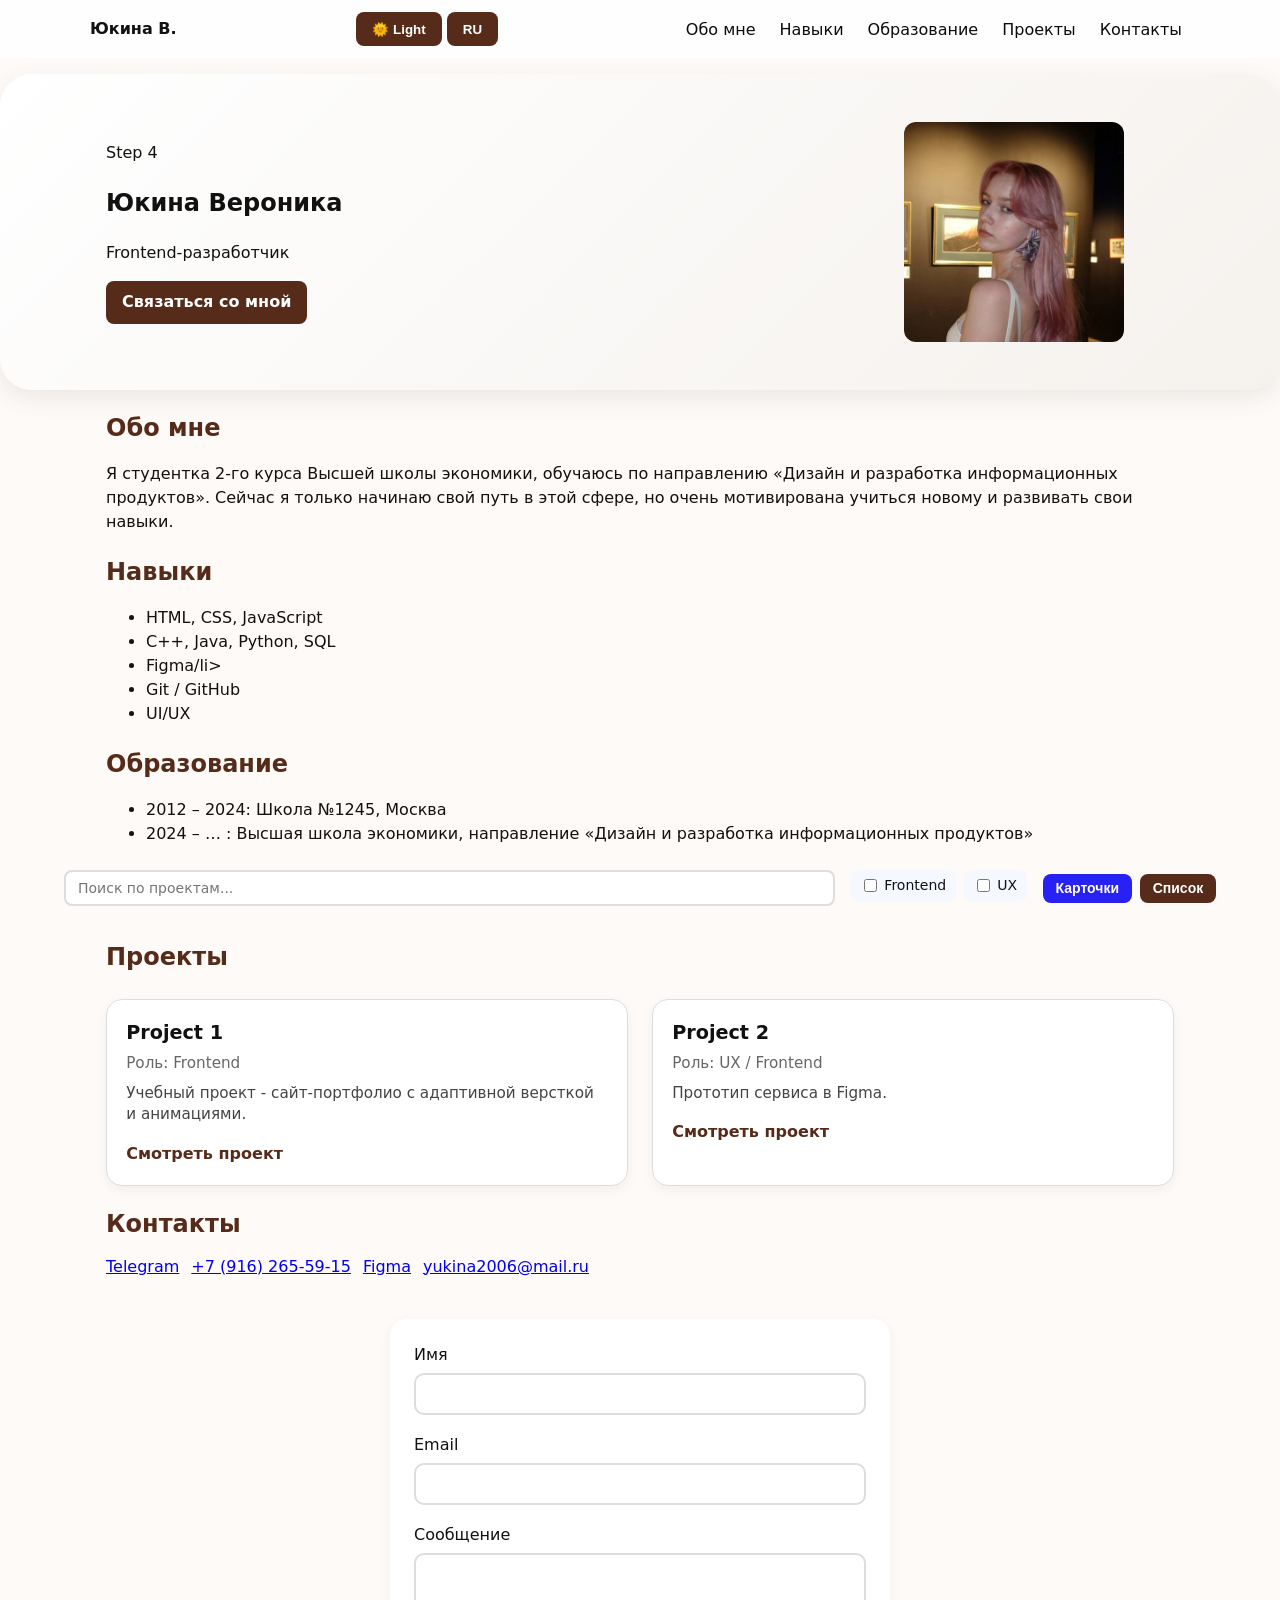
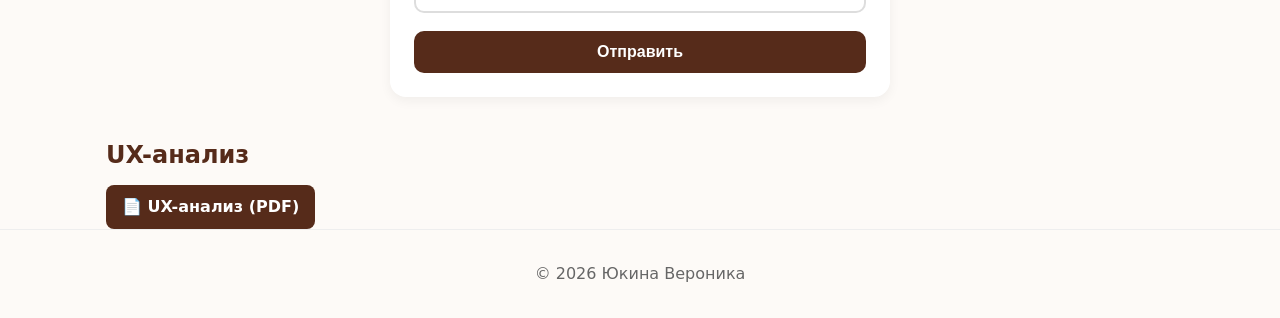
==== src/index.html @ 3c193917 "feat(step-4): rename project folder 'docs/' to 'src/'" ====
<!doctype html>
<html lang="ru">

<head>
    <meta charset="utf-8">
    <meta name="viewport" content="width=device-width,initial-scale=1">
    <title>Юкина Вероника — Frontend-разработчик</title>
    <meta name="description" content="Резюме Юкиной Вероники — проекты, навыки, образование и контакты.">
    <link rel="stylesheet" href="styles.css">
</head>

<body>

    <div class="sakura"></div>

    <header class="header fade-in-up">
        <div class="progress-bar" id="progress-bar"></div>
        <div class="container header__inner">
            <a class="header__logo" href="#hero">Юкина&nbsp;В.</a>
            <div class="personalization">
                <button id="theme-toggle" class="btn small" aria-pressed="false" role="switch">🌞 Тема</button>
                <button id="lang-toggle" class="btn small" aria-pressed="false" role="switch">RU</button>
            </div>

            <nav class="header__nav" aria-label="Главное меню">
                <ul class="header__list">
                    <li><a href="#about" class="header__link header__link--about">Обо мне</a></li>
                    <li><a href="#skills" class="header__link header__link--skills">Навыки</a></li>
                    <li><a href="#education" class="header__link header__link--education">Образование</a></li>
                    <li><a href="#projects" class="header__link header__link--projects">Проекты</a></li>
                    <li><a href="#contacts" class="header__link header__link--contacts">Контакты</a></li>
                </ul>
            </nav>
        </div>
    </header>

    <main>
        <section id="hero" class="hero fade-in-up">
            <div class="container hero__inner">
                <div class="hero__info">
                    <span class="header__step">Step 4</span>
                    <h1 class="hero__title" data-i18n="hero-name">Юкина Вероника</h1>
                    <p class="hero__subtitle" data-i18n="hero-role">Frontend-разработчик</p>
                    <a class="btn hero__cta" href="#contacts" data-i18n="hero-contact">Связаться со мной</a>
                </div>
                <div class="hero__photo">
                    <img src="img/IMG_5174.JPG" alt="Фото Юкиной Вероники" class="hero__img">
                </div>
            </div>
        </section>

        <section id="about" class="about fade-in-up">
            <div class="container">
                <h2 class="section__title" data-i18n="about-title">Обо мне</h2>
                <p data-i18n="about-text">
                    Я студентка 2-го курса Высшей школы экономики, обучаюсь по направлению «Дизайн и разработка
                    информационных продуктов».
                    Сейчас я только начинаю свой путь в этой сфере, но очень мотивирована учиться новому и развивать
                    свои навыки.
                    Главная цель — создавать интересные цифровые продукты и развиваться так, чтобы моя работа приносила
                    профессиональное удовлетворение и хороший доход.
                </p>
            </div>
        </section>

        <section id="skills" class="skills fade-in-up">
            <div class="container">
                <h2 class="section__title" data-i18n="skills-title">Навыки</h2>
                <ul class="skills__list" data-i18n-list="skills-list">
                    <li>HTML, CSS, JavaScript</li>
                    <li>C++, Java, Python, SQL</li>
                    <li>Figma/li>
                    <li>Git / GitHub</li>
                    <li>UI/UX</li>
                </ul>
            </div>
        </section>

        <section id="education" class="education fade-in-up">
            <div class="container">
                <h2 class="section__title" data-i18n="education-title">Образование</h2>
                <ul class="education__list">
                    <li data-i18n="school-item"><strong>2012 – 2024:</strong> Школа №1245, Москва</li>
                    <li data-i18n="university-item"><strong>2024 – … :</strong> Высшая школа экономики, направление
                        «Дизайн и разработка информационных продуктов»</li>
                </ul>
            </div>
        </section>

        <section id="projects" class="projects fade-in-up">
            <div class="projects-controls">
                <input type="text" id="project-search" placeholder="Поиск по проектам..."
                    data-i18n-placeholder="search-placeholder">

                <div class="filters">
                    <label><input type="checkbox" value="Frontend"> Frontend</label>
                    <label><input type="checkbox" value="UX"> UX</label>
                </div>

                <div class="view-toggle">
                    <button id="grid-view" class="btn active" data-i18n="view-grid">Карточки</button>
                    <button id="list-view" class="btn" data-i18n="view-list">Список</button>
                </div>
            </div>

            <div class="container">
                <h2 class="section__title" data-i18n="projects-title">Проекты</h2>
                <div class="projects__list">
                    <article class="project fade-in-up">
                        <h3 class="project__title">Project 1</h3>
                        <p class="project__role" data-i18n="project1-role">Роль: Frontend</p>
                        <p class="project__desc" data-i18n="project1-desc">Учебный проект - сайт-портфолио с адаптивной
                            версткой и анимациями.</p>
                        <a class="project__link"
                            href="https://gitlab.education.tbank.ru/hse-frontend-common-autumn-2025/Students/vviukina/Homeworks/seminar-2-homework/-/commit/38b6201a15e6b8ad97566291e2e0e17897dda195"
                            target="_blank" rel="noopener" data-i18n="view-project">Смотреть проект</a>
                    </article>

                    <article class="project fade-in-up">
                        <h3 class="project__title">Project 2</h3>
                        <p class="project__role" data-i18n="project2-role">Роль: UX / Frontend</p>
                        <p class="project__desc" data-i18n="project2-desc">Прототип сервиса в Figma.</p>
                        <a class="project__link"
                            href="https://gitlab.education.tbank.ru/hse-frontend-common-autumn-2025/Students/vviukina/Homeworks/seminar-1-homework/-/commit/b33072e405f5ae4c28f6869002a7733e3a712c03"
                            target="_blank" rel="noopener" data-i18n="view-project">Смотреть проект</a>
                    </article>
                </div>
                <div class="no-results" data-i18n="no-results" style="display: none;">Нет проектов, соответствующих
                    запросу.</div>
            </div>
        </section>

        <section id="contacts" class="contacts fade-in-up">
            <div class="container">
                <h2 class="section__title" data-i18n="contacts-title">Контакты</h2>
                <ul class="contacts__list">
                    <li><a href="https://t.me/lattec9okue" target="_blank" rel="noopener">Telegram</a></li>
                    <li><a href="tel:+79162655915">+7 (916) 265-59-15</a></li>
                    <li><a href="https://figma.com/@vviukina" target="_blank" rel="noopener">Figma</a></li>
                    <li><a href="mailto:yukina2006@mail.ru">yukina2006@mail.ru</a></li>
                </ul>

                <form id="feedback-form" action="https://formspree.io/f/meorrwrp" method="POST">
                    <div class="form-group">
                        <label for="name" data-i18n="form-name">Имя</label>
                        <input type="text" id="name" name="name" required>
                    </div>

                    <div class="form-group">
                        <label for="email" data-i18n="form-email">Email</label>
                        <input type="email" id="email" name="email" required>
                    </div>

                    <div class="form-group">
                        <label for="message" data-i18n="form-message">Сообщение</label>
                        <textarea id="message" name="message" required></textarea>
                    </div>

                    <button type="submit" data-i18n="form-submit">Отправить</button>
                </form>

                <div id="success-message" aria-live="polite" data-i18n="form-success" style="display:none;">
                    Сообщение успешно отправлено!
                </div>
            </div>
        </section>
    </main>

    <section id="ux-analysis" class="ux fade-in-up">
        <div class="container">
            <h2 class="section__title" data-i18n="ux-title">UX-анализ</h2>
            <a href="docs/ux-analysis.pdf" target="_blank" class="btn" data-i18n="ux-button">📄 UX-анализ (PDF)</a>
        </div>
    </section>

    <footer class="footer fade-in-up">
        <div class="container">
            <p>© <span id="year"></span> <span data-i18n="footer-name">Юкина Вероника</span></p>
        </div>
    </footer>

    <script src="script.js"></script>
</body>

</html>
---- src/styles.css ----
/* Сброс / базовые стили */
*,
*::before,
*::after {
    box-sizing: border-box;
}

html {
    font-family: system-ui, -apple-system, "Segoe UI", Roboto, "Helvetica Neue", Arial;
    font-size: 16px;
}

/* Светлая тема */
:root {
    --bg-color: #fdfaf7;
    --text-color: #111;
    --card-bg: #ffffff;
    --header-bg: #ffffffcc;
    --link-color: #0b0b0b;
    --link-hover: #ebe2d1;
    --accent: #562B1A;
    --accent-hover: #2821f4;
    --border-color: #ddd;
    --input-bg: #fff;

    /* Дополнительные */
    --muted-text: #666;
    --subtext: #444;
    --focus-border: #f8a5c2;
    --focus-shadow: rgba(248, 165, 194, 0.2);
    --success-bg: #d4edda;
    --success-text: #155724;
    --success-border: #c3e6cb;
    --error-bg: #fdecea;
    --error-text: #e74c3c;
    --error-border: #e74c3c;
    --footer-border: #eee;
    --footer-text: #666;
    --light-bg: #f6f8ff;
    --light-hover: #e0e7ff;
    --hero-gradient: #f5f1ed;
    --shadow-light: rgba(0, 0, 0, 0.05);
    --shadow-medium: rgba(0, 0, 0, 0.08);
    --shadow-hover: rgba(0, 0, 0, 0.1);
}

/* Тёмная тема  */
html[data-theme="dark"] {
    --bg-color: #2a1f1a;
    --text-color: #f3e9dc;
    --card-bg: #3a2b24;
    --header-bg: #3a2b24cc;
    --link-color: #f5ddc5;
    --link-hover: #5a3c2f;
    --accent: #d8a35d;
    --accent-hover: #ffffff;
    --border-color: #5a463c;
    --input-bg: #45352f;

    --muted-text: #c8b7a6;
    --subtext: #d9cfc4;
    --focus-border: #e0b97a;
    --focus-shadow: rgba(216, 163, 93, 0.25);
    --success-bg: #3b4a3e;
    --success-text: #d8f3dc;
    --success-border: #567b5b;
    --error-bg: #4a2f2f;
    --error-text: #f4cccc;
    --error-border: #c26161;
    --footer-border: #5a463c;
    --footer-text: #bfae9f;
    --light-bg: #4a3a33;
    --light-hover: #5a463c;
    --hero-gradient: #4a3a33;
    --shadow-light: rgba(0, 0, 0, 0.3);
    --shadow-medium: rgba(0, 0, 0, 0.4);
    --shadow-hover: rgba(0, 0, 0, 0.5);
}

/* применяем переменные */
body {
    background: var(--bg-color);
    color: var(--text-color);
}

.project,
.contacts__link,
#feedback-form {
    background: var(--card-bg);
}

.btn {
    background: var(--accent);
}

body {
    margin: 0;
    line-height: 1.5;
    -webkit-font-smoothing: antialiased;
    -moz-osx-font-smoothing: grayscale;
}

/* Контейнер */
.container {
    width: 100%;
    max-width: 1100px;
    padding: 0 1rem;
    margin: 0 auto;
}

/* Кнопки */
.btn {
    display: inline-block;
    padding: 0.6rem 1rem;
    border: none;
    border-radius: 8px;
    text-decoration: none;
    background: var(--accent);
    color: var(--input-bg);
    font-weight: 600;
    transition: transform 0.2s ease, background 0.3s ease;
}

.btn:hover {
    transform: scale(1.05);
    background: var(--accent-hover);
}

/* Хедер */
.header {
    background: var(--header-bg);
    position: sticky;
    top: 0;
    z-index: 10;
    backdrop-filter: blur(6px);
}

.header__inner {
    display: flex;
    align-items: center;
    justify-content: space-between;
    gap: 1rem;
    padding: 0.75rem 0;
}

.header__logo {
    font-weight: 700;
    text-decoration: none;
    color: inherit;
}

.header__list {
    list-style: none;
    display: flex;
    gap: 0.5rem;
    margin: 0;
    padding: 0;
}

.header__link {
    text-decoration: none;
    color: var(--link-color);
    padding: 0.35rem 0.5rem;
    border-radius: 6px;
    transition: background 0.3s;
}

.header__link:hover {
    background: var(--link-hover);
}

.progress-bar {
    position: fixed;
    top: 0;
    left: 0;
    height: 4px;
    width: 0%;
    background: var(--accent-color, #ff7b7b);
    transition: width 0.1s ease-out;
    z-index: 1000;
}

/* Для тёмной темы */
[data-theme="dark"] .progress-bar {
    background: var(--accent-color, #ffa0a0);
}

/* Адаптив для маленьких экранов */
@media (max-width: 600px) {
    .header__list {
        flex-wrap: wrap;
        justify-content: center;
    }
}

/* Hero */
.hero {
    padding: 3rem 1rem;
    background: linear-gradient(135deg, var(--card-bg), var(--hero-gradient));
    border-radius: 32px;
    margin: 1rem 0;
    box-shadow: 0 8px 25px var(--shadow-medium);
    display: grid;
    place-items: center;
}

.hero__inner {
    display: grid;
    gap: 1.5rem;
    align-items: center;
    grid-template-columns: 1fr;
}

.hero__photo {
    justify-self: center;
    max-width: 220px;
    transition: transform 0.3s ease, box-shadow 0.3s ease;
}

.hero__photo:hover {
    transform: scale(1.05);
    box-shadow: 0 10px 25px var(--shadow-hover);
}

.hero__img {
    display: block;
    width: 100%;
    height: auto;
    border-radius: 12px;
    object-fit: cover;
}

/* Заголовки секций */
.section__title {
    font-size: 1.5rem;
    margin-bottom: 0.8rem;
    color: var(--accent);
}

/* Панель управления проектами */
.projects-controls {
    display: flex;
    flex-wrap: wrap;
    gap: 1rem;
    align-items: center;
    justify-content: space-between;
    margin-bottom: 1.5rem;
    padding: 0.5rem 0;
    margin-left: 4rem;
    margin-right: 4rem;
}

.projects-controls input[type="text"] {
    flex: 1;
    padding: 0.5rem 0.75rem;
    border: 2px solid var(--border-color);
    border-radius: 8px;
    font-size: 14px;
    transition: border-color 0.2s, box-shadow 0.2s;
}

.projects-controls input[type="text"]:focus {
    border-color: var(--focus-border);
    outline: none;
    box-shadow: 0 0 0 3px var(--focus-shadow);
}

.filters {
    display: flex;
    gap: 0.5rem;
    flex-wrap: wrap;
}

.filters label {
    display: flex;
    align-items: center;
    gap: 0.25rem;
    font-size: 14px;
    background: var(--light-bg);
    padding: 0.3rem 0.6rem;
    border-radius: 8px;
    cursor: pointer;
    transition: background 0.2s;
}

.filters input[type="checkbox"] {
    accent-color: var(--accent);
}

.filters label:hover {
    background: var(--link-hover);
}

.view-toggle {
    display: flex;
    gap: 0.5rem;
}

.view-toggle .btn {
    border: none;
    padding: 0.4rem 0.8rem;
    font-size: 14px;
}

.view-toggle .btn.active {
    border: none;
    background: var(--accent-hover);
    color: var(--input-bg);
}

/* Проекты */
.projects__list.grid-view {
    display: grid;
    grid-template-columns: repeat(auto-fit, minmax(280px, 1fr));
    gap: 1.5rem;
}

.projects__list.list-view {
    display: flex;
    flex-direction: column;
    gap: 1rem;
}

.projects__list.list-view .project {
    width: 100%;
    margin: 0;
}

.projects__list {
    display: grid;
    gap: 1.5rem;
    grid-template-columns: 1fr;
    margin-top: 1.5rem;
}

.project {
    border: 1px solid var(--border-color);
    border-radius: 16px;
    padding: 1.2rem;
    background: var(--input-bg);
    box-shadow: 0 4px 12px var(--shadow-light);
    transition: transform 0.25s ease, box-shadow 0.25s ease, opacity 0.6s ease;
    opacity: 0;
    transform: translateY(15px);
}

.project:hover {
    transform: translateY(-5px);
    box-shadow: 0 8px 20px var(--shadow-hover);
}

.project__title {
    margin: 0 0 0.3rem;
    font-size: 1.2rem;
    font-weight: 600;
}

.project__role {
    margin: 0 0 0.5rem;
    color: var(--muted-text);
    font-size: 0.95rem;
}

.project__desc {
    margin: 0.5rem 0;
    color: var(--subtext);
    font-size: 0.95rem;
    line-height: 1.4;
}

.project__link {
    display: inline-block;
    margin-top: 0.5rem;
    font-weight: 600;
    color: var(--accent);
    text-decoration: none;
    transition: color 0.3s;
}

.project__link:hover {
    color: var(--accent-hover);
}

/* Контакты */
.contacts__list {
    list-style: none;
    margin: 0;
    padding: 0;
    display: flex;
    flex-direction: column;
    gap: 0.5rem;
}

.contacts__link {
    text-decoration: none;
    padding: 0.45rem 0.6rem;
    border-radius: 8px;
    display: inline-block;
    background: var(--light-bg);
    color: var(--link-color);
    transition: background 0.3s;
}

.contacts__link:hover {
    background: var(--light-hover);
}

/* Форма обратной связи */
#feedback-form {
    max-width: 500px;
    margin: 40px auto;
    padding: 24px;
    background: var(--input-bg);
    border-radius: 16px;
    box-shadow: 0 4px 12px var(--shadow-light);
    backdrop-filter: blur(8px);
    animation: fadeIn 0.6s ease-out;
}

#feedback-form h2 {
    text-align: center;
    margin-bottom: 20px;
    color: var(--text-color);
}

.form-group {
    margin-bottom: 18px;
    display: flex;
    flex-direction: column;
}

label {
    font-weight: 500;
    margin-bottom: 6px;
    color: var(--text-color);
}

input,
textarea {
    padding: 10px 14px;
    border: 2px solid var(--border-color);
    border-radius: 10px;
    font-size: 15px;
    transition: border-color 0.2s, box-shadow 0.2s;
    font-family: inherit;
    resize: none;
    background: var(--input-bg);
    color: var(--text-color);
}

input:focus,
textarea:focus {
    border-color: var(--focus-border);
    outline: none;
    box-shadow: 0 0 0 3px var(--focus-shadow);
}

button[type="submit"] {
    display: inline-block;
    width: 100%;
    padding: 12px 18px;
    border: none;
    border-radius: 10px;
    background-color: var(--accent);
    color: var(--card-bg);
    font-size: 16px;
    font-weight: 600;
    cursor: pointer;
    transition: background 0.3s, transform 0.2s;
}

button[type="submit"]:hover {
    transform: scale(1.02);
    background: var(--accent-hover);
}

button[type="submit"]:active {
    transform: scale(0.98);
}

/* Сообщение об успехе */
#success-message {
    max-width: 500px;
    margin: 20px auto;
    padding: 12px 16px;
    background-color: var(--success-bg);
    color: var(--success-text);
    border-radius: 10px;
    border: 1px solid var(--success-border);
    text-align: center;
    font-weight: 500;
    animation: fadeIn 0.5s ease-in-out;
}

/* Ошибки */
input.error,
textarea.error {
    border-color: var(--error-border);
    background-color: var(--error-bg);
}

.error-message {
    color: var(--error-text);
    font-size: 13px;
    margin-top: 4px;
}

/* Анимация появления */
@keyframes fadeIn {
    from {
        opacity: 0;
        transform: translateY(10px);
    }

    to {
        opacity: 1;
        transform: translateY(0);
    }
}

/* Футер */
.footer {
    border-top: 1px solid var(--footer-border);
    padding: 1rem 0;
    color: var(--footer-text);
    text-align: center;
}

/* Медиа-запросы */
@media (min-width: 780px) {
    .hero__inner {
        grid-template-columns: 1fr 320px;
        gap: 2rem;
        align-items: center;
    }

    .projects__list {
        grid-template-columns: repeat(2, 1fr);
    }

    .contacts__list {
        flex-direction: row;
        flex-wrap: wrap;
        gap: 0.75rem;
    }
}

@media (min-width:1400px) {
    .container {
        max-width: 1400px;
    }

    .hero__inner {
        grid-template-columns: 1fr 420px;
    }

    .hero__title {
        font-size: 2rem;
    }
}

/* Анимации */
@keyframes fadeInUp {
    0% {
        opacity: 0;
        transform: translateY(20px);
    }

    100% {
        opacity: 1;
        transform: translateY(0);
    }
}

.fade-in-up {
    animation: fadeInUp 0.8s ease forwards;
}

/* Последовательная анимация для проектов */
.project:nth-child(1) {
    animation-delay: 0.1s;
}

.project:nth-child(2) {
    animation-delay: 0.2s;
}

.project:nth-child(3) {
    animation-delay: 0.3s;
}

.project:nth-child(4) {
    animation-delay: 0.4s;
}

/* Падающие цветочки */
.sakura {
    position: fixed;
    top: 0;
    left: 0;
    pointer-events: none;
    width: 100%;
    height: 100%;
    overflow: hidden;
    z-index: 0;
}

.sakura span {
    position: absolute;
    top: -50px;
    display: block;
    width: 24px;
    height: 24px;
    background: url('img/flower.png') no-repeat center/contain;
    opacity: 0.8;
    animation: fall linear infinite;
}

@keyframes fall {
    0% {
        transform: translateY(-50px) rotate(0deg);
    }

    100% {
        transform: translateY(110vh) rotate(360deg);
    }
}
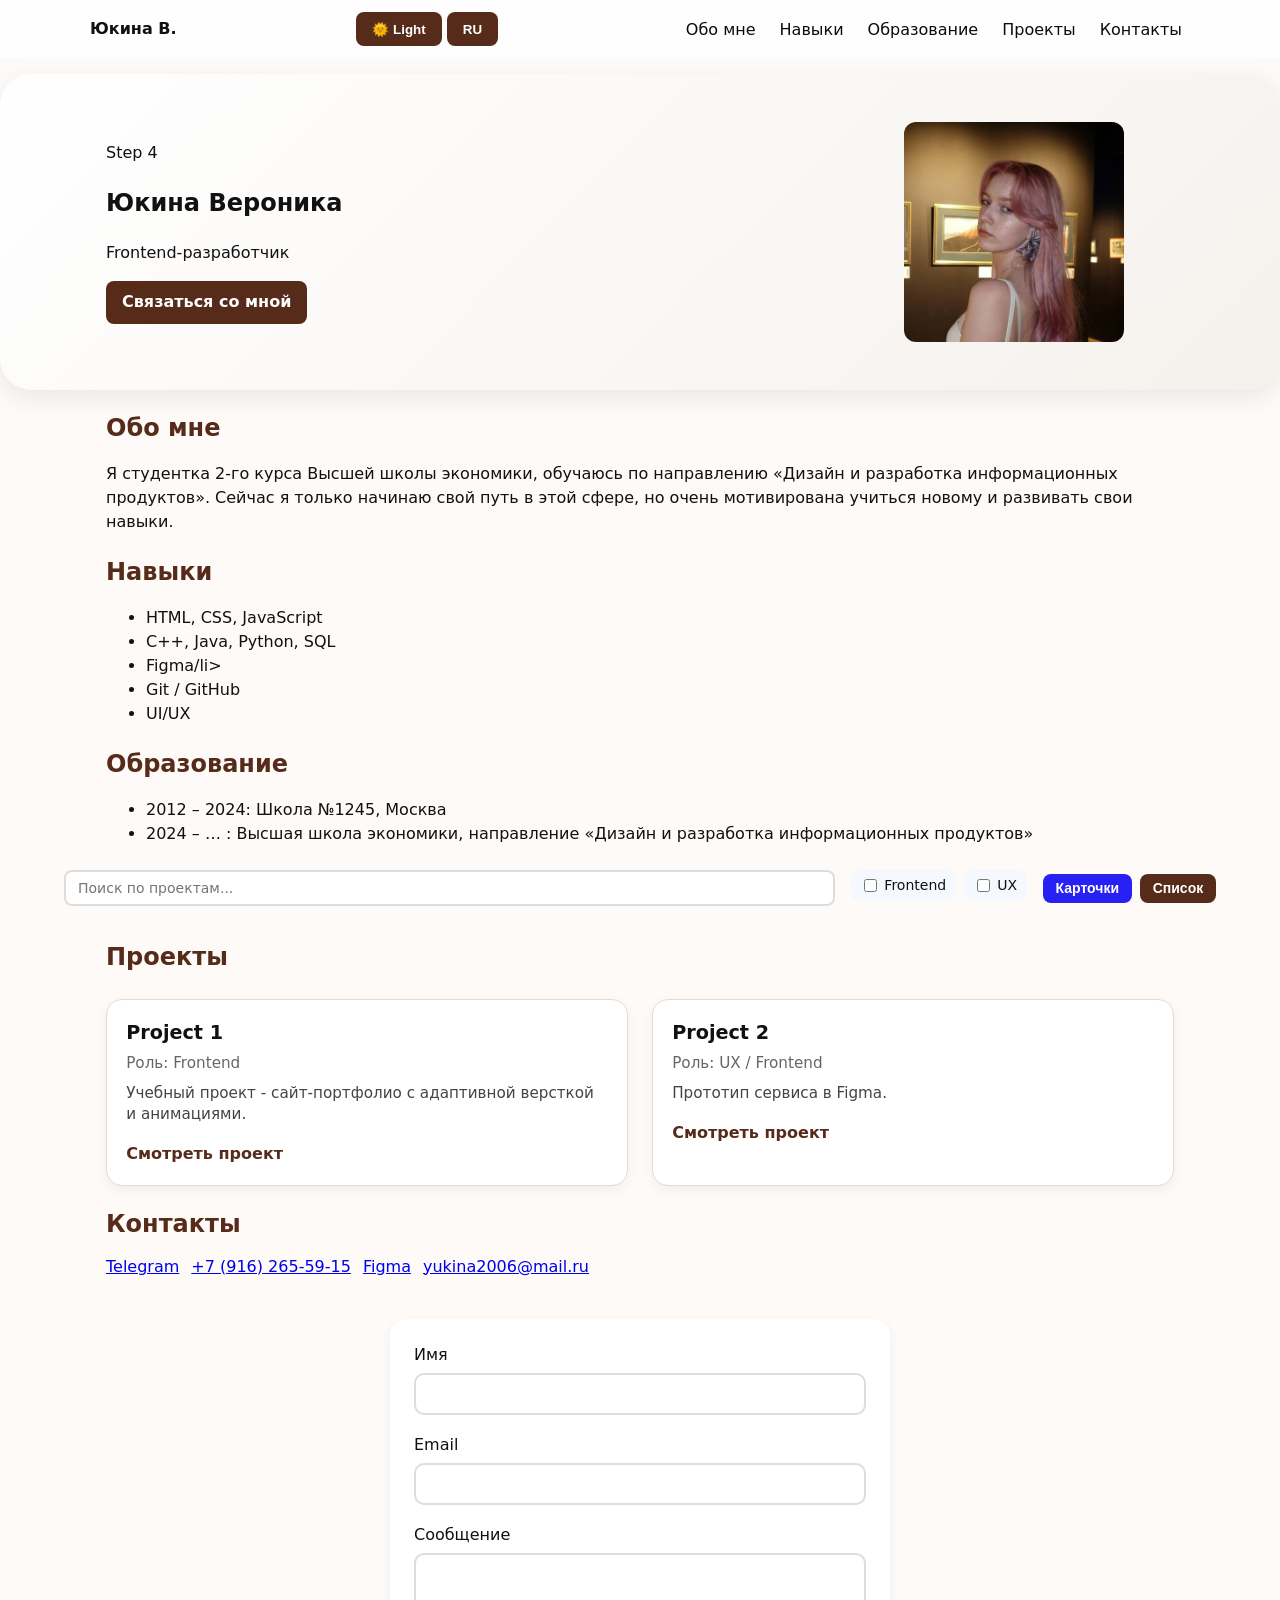
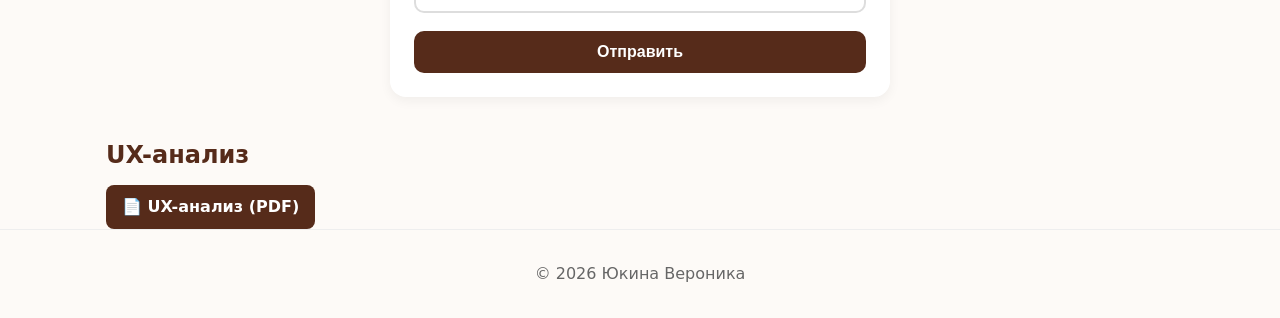
==== commit 18bd85a9: "feat(step-4): update index" ====
--- a/src/index.html
+++ b/src/index.html
@@ -54,7 +54,7 @@
                 <h2 class="section__title" data-i18n="about-title">Обо мне</h2>
                 <p data-i18n="about-text">
                     Я студентка 2-го курса Высшей школы экономики, обучаюсь по направлению «Дизайн и разработка
-                    информационных продуктов».
+                    информационных продуктов» .
                     Сейчас я только начинаю свой путь в этой сфере, но очень мотивирована учиться новому и развивать
                     свои навыки.
                     Главная цель — создавать интересные цифровые продукты и развиваться так, чтобы моя работа приносила
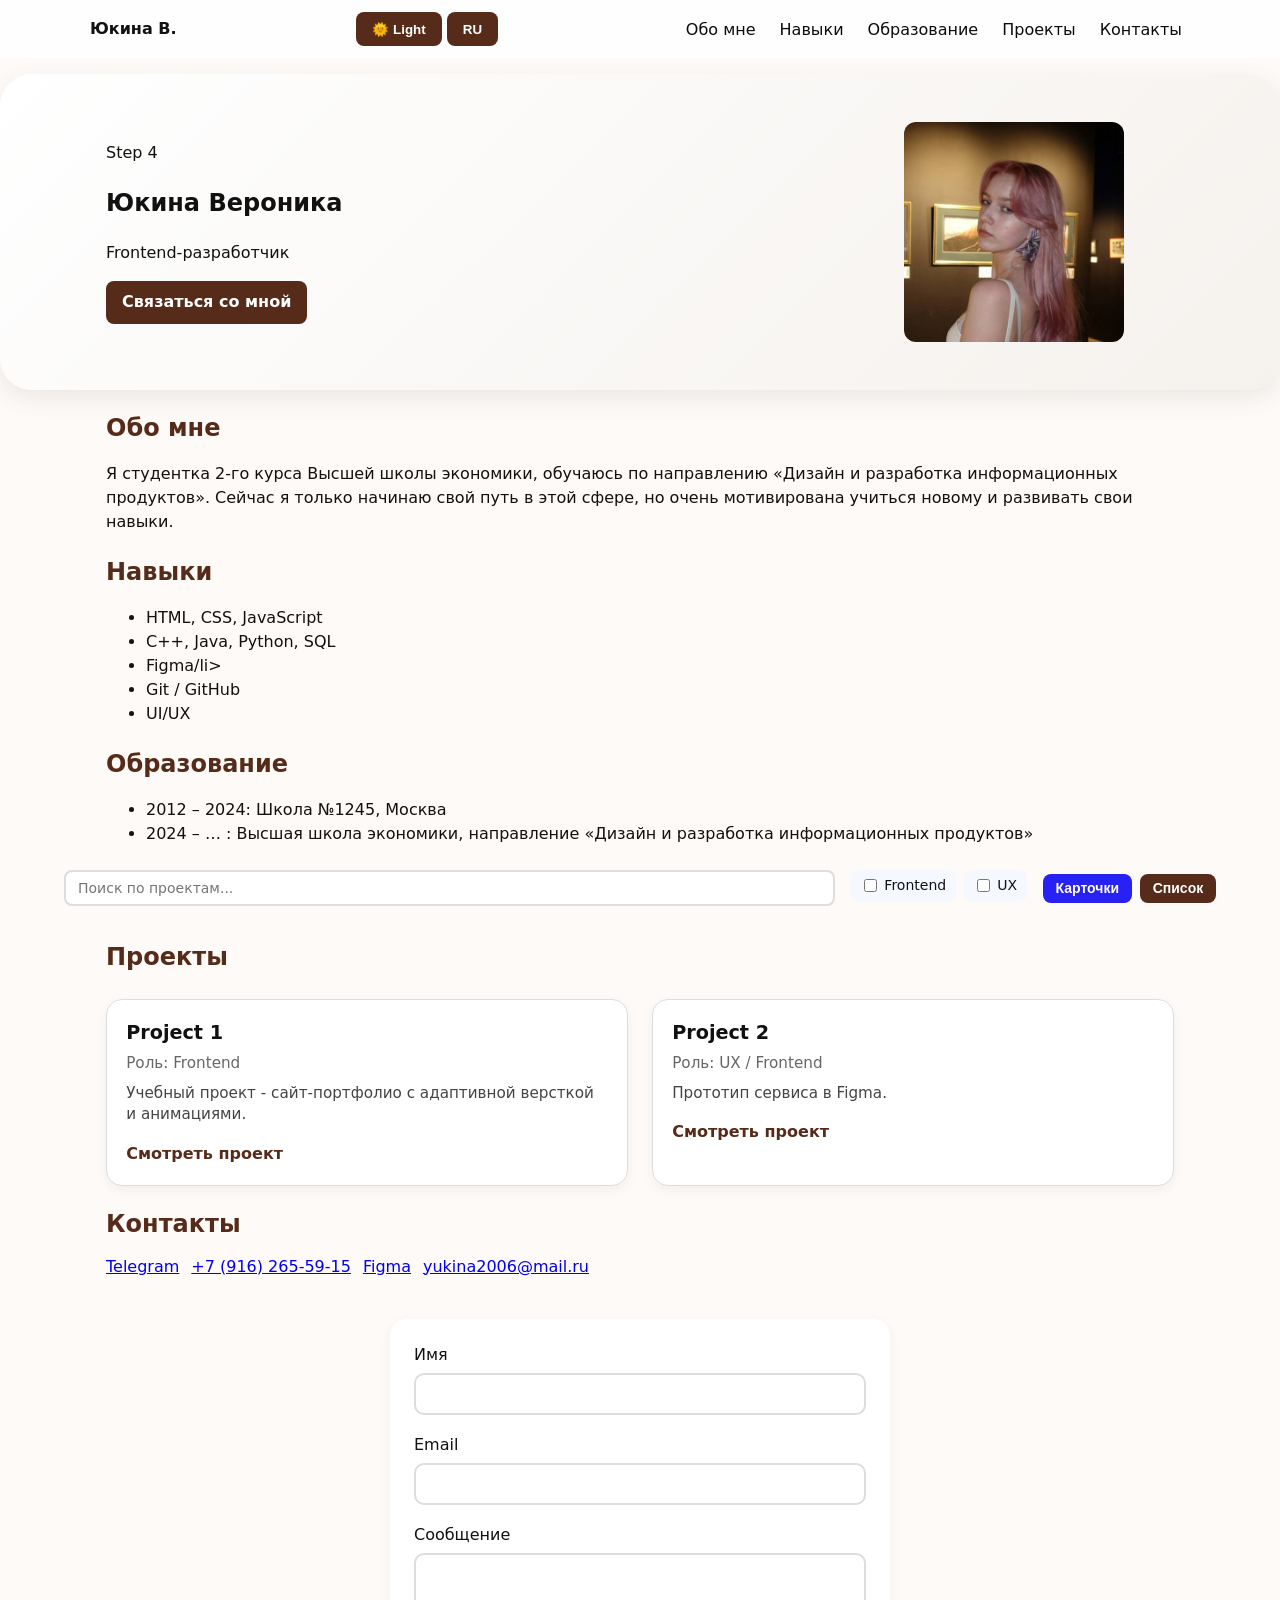
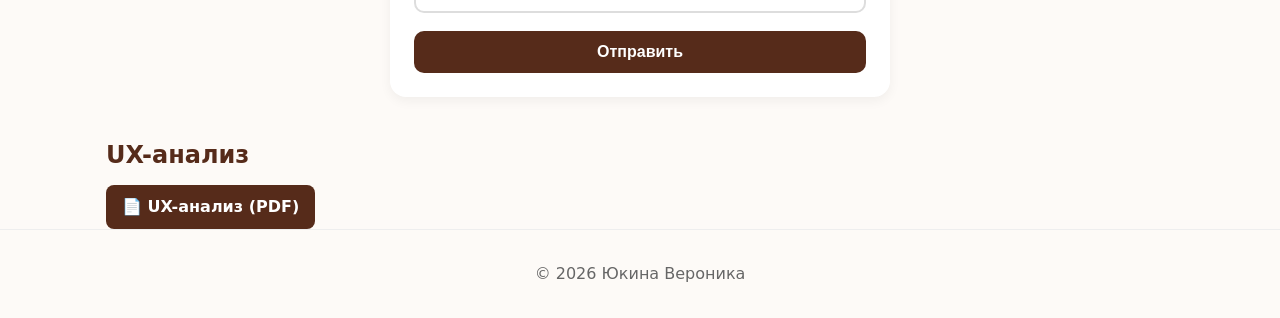
==== commit f371e63a: "feat(step-4) update index-2" ====
--- a/src/index.html
+++ b/src/index.html
@@ -55,7 +55,7 @@
                 <p data-i18n="about-text">
                     Я студентка 2-го курса Высшей школы экономики, обучаюсь по направлению «Дизайн и разработка
                     информационных продуктов» .
-                    Сейчас я только начинаю свой путь в этой сфере, но очень мотивирована учиться новому и развивать
+                    Сейчас только начинаю свой путь в этой сфере, но я очень мотивирована учиться новому и развивать
                     свои навыки.
                     Главная цель — создавать интересные цифровые продукты и развиваться так, чтобы моя работа приносила
                     профессиональное удовлетворение и хороший доход.
